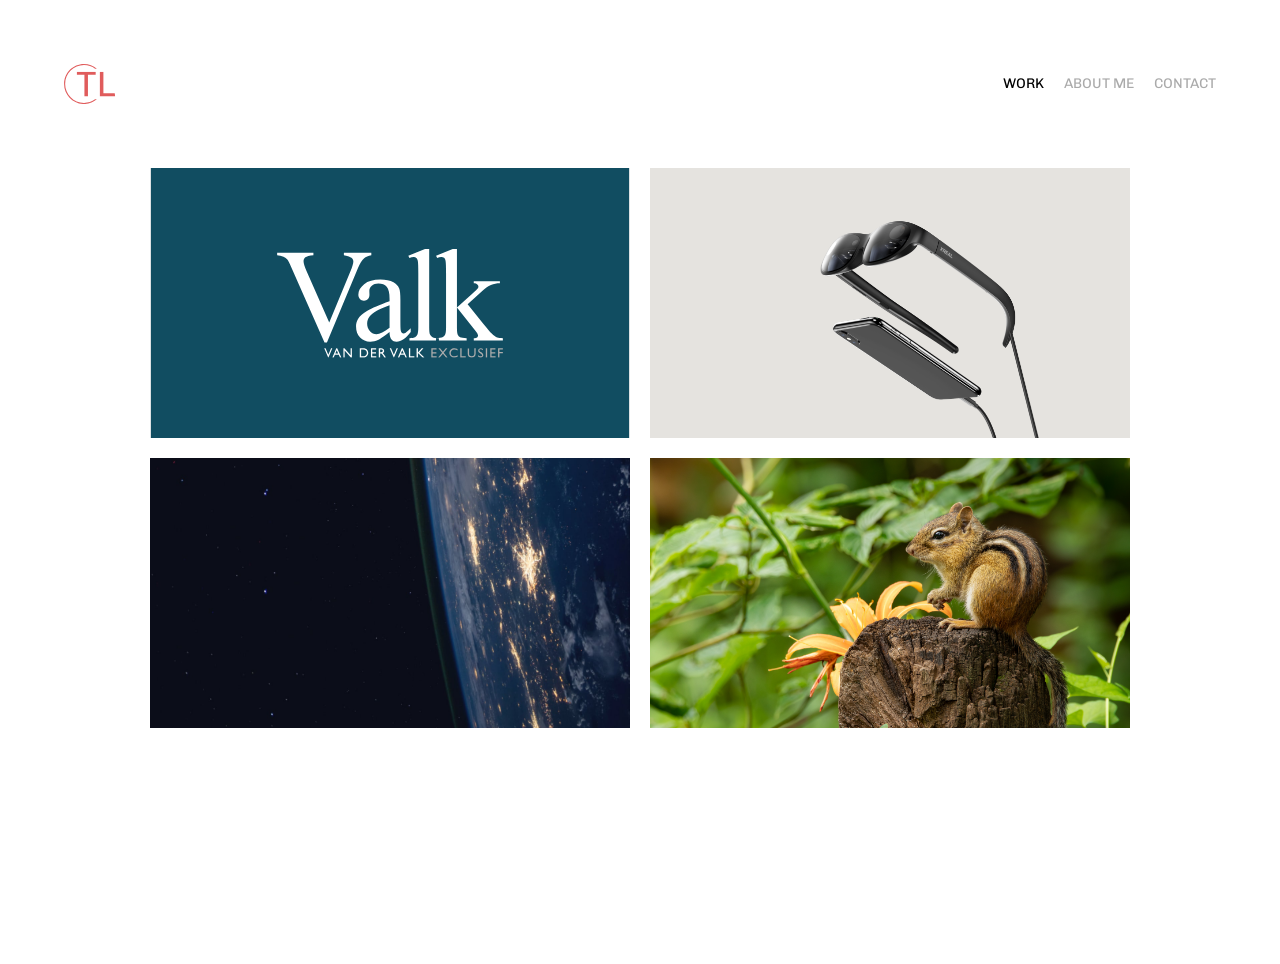
==== index.html @ f4e2c9f2 "first commit" ====
<!DOCTYPE html>
<html lang="en">
<head>
    <meta charset="UTF-8">
    <meta name="viewport" content="width=device-width, initial-scale=1.0">

    <link rel="preconnect" href="https://fonts.googleapis.com">
    <link rel="preconnect" href="https://fonts.gstatic.com" crossorigin>
    <link href="https://fonts.googleapis.com/css2?family=Chivo&family=Montserrat&display=swap" rel="stylesheet">
    <link rel="stylesheet" href="main.css">
    <link rel="stylesheet" href="pages/work/work.css">
    <link rel="icon" href="./assets/svg/LogoBlackWhite.svg">

    <title>Timo vd Berg</title>
</head>
<body>
    <nav class="navigation-bar">
        <section class="navigation-bar__logo">
            <a href="./index.html"><img src="assets/svg/Logo.svg" alt="Logo van Timo vd Berg"></a>
        </section>
        <section class="navigation-bar__links">
            <a class="navigation-bar__links--is-active" href="index.html">Work</a>
            <a href="./pages/about/about.html">About Me</a>
            <a href="./pages/contact/contact.html">Contact</a>
        </section>
        <section class="navigation-bar__close">
            <img 
                id="js--hamburger-menu-bars" 
                class="" 
                src="../../assets/svg/Bars.svg" 
                alt="Knop voor openen en sluiten menu"
            >
            <img 
                id="js--hamburger-menu-xmark" 
                class="display-none" 
                src="../../assets/svg/Xmark.svg" 
                alt="Knop voor openen en sluiten menu"
            >
        </section>
    </nav>
    <main>
        <section id="js--mobile-nav" class="mobile-nav display-none">
            <a href="./index.html">Work</a>
            <a href="./pages/about/about.html">About Me</a>
            <a href="./pages/contact/contact.html">Contact</a>
        </section>
        <section class="work">
            <section class="work__card" data-company="VDV">
                <a href="./pages/work/vdv/vdv.html">
                    <img src="assets/img/TestPicture.jpg" alt="">
                    <div class="work__card__overflow">Van Der Valk</div>
                </a>
            </section>
            <section class="work__card" data-company="ChefAR">
                <a href="./pages/work/chefar/chefar.html">
                    <img src="assets/img/TestPicture.jpg" alt="">
                    <div class="work__card__overflow">ChefAR</div>
                </a>
            </section>
            <section class="work__card" data-company="Moonpage">
                <a href="./pages/work/moonpage/moonpage.html">
                    <img src="assets/img/TestPicture.jpg" alt="">
                    <div class="work__card__overflow">Moonpage</div>
                </a>
            </section>
            <section class="work__card">
                <img src="assets/img/TestPicture.jpg" alt="">
                <div class="work__card__overflow">Van Der Valk</div>
            </section>
        </section>
    </main>
</body>
<script src="main.js"></script>
</html>
---- main.css ----
/* General reset */
*, *::after, *::before {
  margin: 0;
  padding: 0;
  box-sizing: border-box;
}

html:focus-within {
  scroll-behavior: smooth;
}

body {
  min-height: 100vh;
  text-rendering: optimizeSpeed;
  line-height: 1.5;
}

img,
picture {
  max-width: 100%;
  display: block;
}

input,
button,
textarea,
select {
  font: inherit;
}

/* General Variables Set */
:root {
  --fnt-chivo: 'Chivo', sans-serif;
  --fnt-montserrat: 'Montserrat', sans-serif;

  --fnt-size-36: 2.25rem;
  --fnt-size-32: 2rem;
  --fnt-size-24: 1.5rem;
  --fnt-size-16: 1rem;
  --fnt-size-14: .875rem;
  --fnt-size-12: .75rem;
  --fnt-size-11: .6875rem;

  --clr-black: #000000;
  --clr-grey: #666666;
  --clr-light-grey: #aaaaaa;
  --clr-soft-grey-1: #e5e3df;
  --clr-soft-grey-2: #e8eaed;
  --clr-soft-grey-3: #f5f5f5;
  --clr-white: #ffffff;
  --clr-middle-black: #222222;
  --clr-light-black: #333333;
  --clr-btn: #E05C5C;
  --clr-light-grey-opacity-80: rgba(170, 170, 170, .8);
}

main {
  position: relative;
  margin-bottom: 5vw;
}

a {
  text-decoration: none;
  color: var(--clr-light-black);
  font-family: var(--fnt-chivo);
  transition: 0.3s all;
}

p {
  margin-bottom: 10px;
}

p,
label,
input,
textarea,
figcaption,
li {
  font-family: var(--fnt-montserrat);
  font-weight: 400;
  font-style: normal;
  font-size: var(--fnt-size-12);
  line-height: 2.6em;
  letter-spacing: .1em;
  text-rendering: optimizeLegibility;
}

figcaption {
  margin-bottom: 1rem;
  font-size: var(--fnt-size-11);
}

footer {
  width: 90%;
  display: flex;
  align-items: center;
  justify-content: center;
  gap: 1rem;
  margin-top: 5vw;
  margin-bottom: 5vw;
}

footer a {
  color: var(--clr-light-grey);
}

footer a:hover {
  color: var(--clr-light-black);
}

.footer-active {
  color: var(--clr-light-black);
}

@media screen and (min-width: 1500px) {
  footer {
    margin: 4.375rem;
  }
}

/* Utility Class */
.display-none {
  display: none !important;
}

.margin-bottom {
  margin: 0;
  margin-bottom: 1rem;
}

.zero-margin {
  margin: 0;
}

.border {
  border: 1px solid var(--clr-black);
  border-radius: .625rem;
}

.max-height-600 {
  max-height: 600px;
}

.font-weight-600 {
  font-weight: 600;
}



/* Navigation */
.navigation-bar {
  display: flex;
  flex-direction: row;
  justify-content: space-between;
  margin: 5vw auto;
  padding: 0 5vw 0 5vw;
}

@media screen and (min-width: 1500px) {
  .navigation-bar {
    margin: 4.375rem auto;
  }
}

.navigation-bar__links {
  display: none;
}

@media screen and (min-width: 768px) {
  .navigation-bar__links {
    display: flex;
    align-items: center;
    gap: 1.25rem;
  }

  .navigation-bar__links a {
    font-weight: 400;
    text-transform: uppercase;
    color: var(--clr-light-grey);
    font-size: var(--fnt-size-14);
  }

  .navigation-bar__links a:hover {
    color: var(--clr-light-black);
  }

  .navigation-bar__links .navigation-bar__links--is-active {
    color: var(--clr-black);
  }
}

.navigation-bar__logo,
.navigation-bar__close {
  max-width: 4rem;
}

.navigation-bar__close {
  width: 1.5rem;
}

@media screen and (min-width: 768px) {
  .navigation-bar__close {
    display: none;
  }
}

.navigation-bar__close img {
  width: 100%;
}

.mobile-nav {
  position: absolute;
  display: flex;
  align-items: center;
  flex-direction: column;
  height: 100%;
  width: 100%;
  background-color: var(--clr-white);
  z-index: 20;
}

.mobile-nav a {
  font-size: var(--fnt-size-36);
  transition: 0.2s all;
}

.mobile-nav a:hover {
  color: var(--clr-light-grey);
}

@media screen and (min-width: 768px) {
  .mobile-nav {
    display: none;
  }
}
---- pages/work/work.css ----
@import "../../main.css";

/* ///////////////////////// */
/*           Work            */
/* ///////////////////////// */

/* Cards */
.work {
    display: flex;
    justify-content: center;
    flex-wrap: wrap;
    flex-direction: row;
    gap: 20px;
    width: 90%;
    margin: 0 auto;
}

.work__card {
    position: relative;
    max-width: 90vw;
    aspect-ratio: 16 / 9;
    overflow: hidden;
}

.work__card[data-company="VDV"] {
    background: url('../../assets/svg/VDV.svg') center no-repeat;
    background-size: cover;
}
.work__card[data-company="ChefAR"] {
    background: url('../../assets/img/chefar/glassesNebula.png') center no-repeat;
    background-size: cover;
    background-color: var(--clr-soft-grey-1);
}
.work__card[data-company="Moonpage"] {
    background: url('../../assets/img/moonpage/MoonpageBackground.jpg') center no-repeat;
    background-size: cover;
    background-color: var(--clr-soft-grey-1);
}

.work__card[data-company="VDV"] img,
.work__card[data-company="ChefAR"] img,
.work__card[data-company="Moonpage"] img {
    opacity: 0;
}

@media screen and (min-width: 768px) {
    .work__card {
        max-width: 70vw;
        max-height: 30vh;
    }
}

.work__card__overflow {
    background-color: var(--clr-light-grey-opacity-80);
    font-family: var(--fnt-chivo);
    font-size: var(--fnt-size-24);
    color: var(--clr-light-black);
    position: absolute;
    z-index: 1;
    height: 100%;
    width: 100%;
    top: 0;
    left: 0;
    display: flex;
    align-items: center;
    justify-content: center;
    opacity: 0;
    transition: 0.3s all;
}

.work__card__overflow:hover {
    opacity: 1;
    cursor: pointer;
}
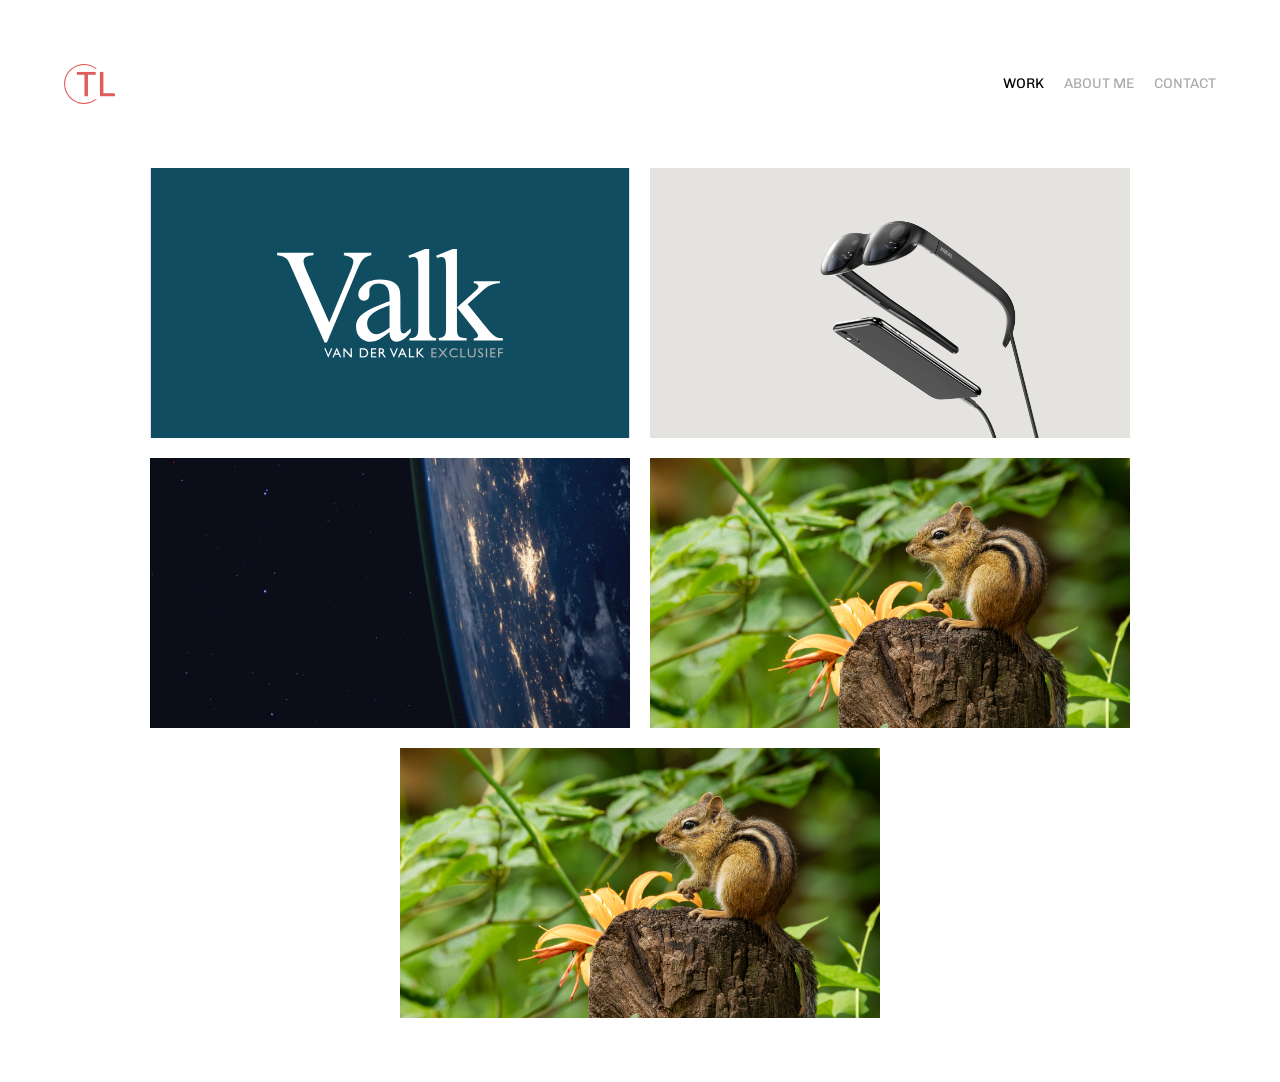
==== commit 5d35f9fa: "weatherapp finished + added bpa" ====
--- a/index.html
+++ b/index.html
@@ -1,74 +1,145 @@
 <!DOCTYPE html>
 <html lang="en">
-<head>
-    <meta charset="UTF-8">
-    <meta name="viewport" content="width=device-width, initial-scale=1.0">
+  <head>
+    <meta charset="UTF-8" />
+    <meta
+      name="viewport"
+      content="width=device-width, initial-scale=1.0"
+    />
 
-    <link rel="preconnect" href="https://fonts.googleapis.com">
-    <link rel="preconnect" href="https://fonts.gstatic.com" crossorigin>
-    <link href="https://fonts.googleapis.com/css2?family=Chivo&family=Montserrat&display=swap" rel="stylesheet">
-    <link rel="stylesheet" href="main.css">
-    <link rel="stylesheet" href="pages/work/work.css">
-    <link rel="icon" href="./assets/svg/LogoBlackWhite.svg">
+    <link
+      rel="preconnect"
+      href="https://fonts.googleapis.com"
+    />
+    <link
+      rel="preconnect"
+      href="https://fonts.gstatic.com"
+      crossorigin
+    />
+    <link
+      href="https://fonts.googleapis.com/css2?family=Chivo&family=Montserrat&display=swap"
+      rel="stylesheet"
+    />
+    <link
+      rel="stylesheet"
+      href="main.css"
+    />
+    <link
+      rel="stylesheet"
+      href="pages/work/work.css"
+    />
+    <link
+      rel="icon"
+      href="./assets/svg/LogoBlackWhite.svg"
+    />
 
     <title>Timo vd Berg</title>
-</head>
-<body>
+  </head>
+  <body>
     <nav class="navigation-bar">
-        <section class="navigation-bar__logo">
-            <a href="./index.html"><img src="assets/svg/Logo.svg" alt="Logo van Timo vd Berg"></a>
-        </section>
-        <section class="navigation-bar__links">
-            <a class="navigation-bar__links--is-active" href="index.html">Work</a>
-            <a href="./pages/about/about.html">About Me</a>
-            <a href="./pages/contact/contact.html">Contact</a>
-        </section>
-        <section class="navigation-bar__close">
-            <img 
-                id="js--hamburger-menu-bars" 
-                class="" 
-                src="../../assets/svg/Bars.svg" 
-                alt="Knop voor openen en sluiten menu"
-            >
-            <img 
-                id="js--hamburger-menu-xmark" 
-                class="display-none" 
-                src="../../assets/svg/Xmark.svg" 
-                alt="Knop voor openen en sluiten menu"
-            >
-        </section>
+      <section class="navigation-bar__logo">
+        <a href="./index.html"
+          ><img
+            src="assets/svg/Logo.svg"
+            alt="Logo van Timo vd Berg"
+        /></a>
+      </section>
+      <section class="navigation-bar__links">
+        <a
+          class="navigation-bar__links--is-active"
+          href="index.html"
+          >Work</a
+        >
+        <a href="./pages/about/about.html">About Me</a>
+        <a href="./pages/contact/contact.html">Contact</a>
+      </section>
+      <section class="navigation-bar__close">
+        <img
+          id="js--hamburger-menu-bars"
+          class=""
+          src="../../assets/svg/Bars.svg"
+          alt="Knop voor openen en sluiten menu"
+        />
+        <img
+          id="js--hamburger-menu-xmark"
+          class="display-none"
+          src="../../assets/svg/Xmark.svg"
+          alt="Knop voor openen en sluiten menu"
+        />
+      </section>
     </nav>
     <main>
-        <section id="js--mobile-nav" class="mobile-nav display-none">
-            <a href="./index.html">Work</a>
-            <a href="./pages/about/about.html">About Me</a>
-            <a href="./pages/contact/contact.html">Contact</a>
+      <section
+        id="js--mobile-nav"
+        class="mobile-nav display-none"
+      >
+        <a href="./index.html">Work</a>
+        <a href="./pages/about/about.html">About Me</a>
+        <a href="./pages/contact/contact.html">Contact</a>
+      </section>
+      <section class="work">
+        <section
+          class="work__card"
+          data-company="VDV"
+        >
+          <a href="./pages/work/vdv/vdv.html">
+            <img
+              src="assets/img/TestPicture.jpg"
+              alt=""
+            />
+            <div class="work__card__overflow">Van Der Valk</div>
+          </a>
         </section>
-        <section class="work">
-            <section class="work__card" data-company="VDV">
-                <a href="./pages/work/vdv/vdv.html">
-                    <img src="assets/img/TestPicture.jpg" alt="">
-                    <div class="work__card__overflow">Van Der Valk</div>
-                </a>
-            </section>
-            <section class="work__card" data-company="ChefAR">
-                <a href="./pages/work/chefar/chefar.html">
-                    <img src="assets/img/TestPicture.jpg" alt="">
-                    <div class="work__card__overflow">ChefAR</div>
-                </a>
-            </section>
-            <section class="work__card" data-company="Moonpage">
-                <a href="./pages/work/moonpage/moonpage.html">
-                    <img src="assets/img/TestPicture.jpg" alt="">
-                    <div class="work__card__overflow">Moonpage</div>
-                </a>
-            </section>
-            <section class="work__card">
-                <img src="assets/img/TestPicture.jpg" alt="">
-                <div class="work__card__overflow">Van Der Valk</div>
-            </section>
+        <section
+          class="work__card"
+          data-company="ChefAR"
+        >
+          <a href="./pages/work/chefar/chefar.html">
+            <img
+              src="assets/img/TestPicture.jpg"
+              alt=""
+            />
+            <div class="work__card__overflow">ChefAR</div>
+          </a>
         </section>
+        <section
+          class="work__card"
+          data-company="Moonpage"
+        >
+          <a href="./pages/work/moonpage/moonpage.html">
+            <img
+              src="assets/img/TestPicture.jpg"
+              alt=""
+            />
+            <div class="work__card__overflow">Moonpage</div>
+          </a>
+        </section>
+        <section
+          class="work__card"
+          data-company="WeatherApp"
+        >
+          <a href="./pages/work/weatherapp/weatherapp.html">
+            <img
+              src="assets/img/TestPicture.jpg"
+              alt=""
+            />
+            <div class="work__card__overflow">WeatherApp</div>
+          </a>
+        </section>
+        <section
+          class="work__card"
+          data-company="Bpa"
+        >
+          <a href="./pages/work/bpa/bpa.html">
+            <img
+              src="assets/img/TestPicture.jpg"
+              alt=""
+            />
+            <div class="work__card__overflow">Hololens BPA</div>
+          </a>
+        </section>
+      </section>
     </main>
-</body>
-<script src="main.js"></script>
-</html>+  </body>
+  <script src="main.js"></script>
+</html>
--- a/main.css
+++ b/main.css
@@ -1,5 +1,7 @@
 /* General reset */
-*, *::after, *::before {
+*,
+*::after,
+*::before {
   margin: 0;
   padding: 0;
   box-sizing: border-box;
@@ -30,16 +32,16 @@
 
 /* General Variables Set */
 :root {
-  --fnt-chivo: 'Chivo', sans-serif;
-  --fnt-montserrat: 'Montserrat', sans-serif;
+  --fnt-chivo: "Chivo", sans-serif;
+  --fnt-montserrat: "Montserrat", sans-serif;
 
   --fnt-size-36: 2.25rem;
   --fnt-size-32: 2rem;
   --fnt-size-24: 1.5rem;
   --fnt-size-16: 1rem;
-  --fnt-size-14: .875rem;
-  --fnt-size-12: .75rem;
-  --fnt-size-11: .6875rem;
+  --fnt-size-14: 0.875rem;
+  --fnt-size-12: 0.75rem;
+  --fnt-size-11: 0.6875rem;
 
   --clr-black: #000000;
   --clr-grey: #666666;
@@ -50,8 +52,8 @@
   --clr-white: #ffffff;
   --clr-middle-black: #222222;
   --clr-light-black: #333333;
-  --clr-btn: #E05C5C;
-  --clr-light-grey-opacity-80: rgba(170, 170, 170, .8);
+  --clr-btn: #e05c5c;
+  --clr-light-grey-opacity-80: rgba(170, 170, 170, 0.8);
 }
 
 main {
@@ -81,13 +83,18 @@
   font-style: normal;
   font-size: var(--fnt-size-12);
   line-height: 2.6em;
-  letter-spacing: .1em;
+  letter-spacing: 0.1em;
   text-rendering: optimizeLegibility;
 }
 
 figcaption {
   margin-bottom: 1rem;
   font-size: var(--fnt-size-11);
+}
+
+iframe {
+  width: 100%;
+  aspect-ratio: 16 / 9;
 }
 
 footer {
@@ -134,7 +141,7 @@
 
 .border {
   border: 1px solid var(--clr-black);
-  border-radius: .625rem;
+  border-radius: 0.625rem;
 }
 
 .max-height-600 {
@@ -144,8 +151,6 @@
 .font-weight-600 {
   font-weight: 600;
 }
-
-
 
 /* Navigation */
 .navigation-bar {
@@ -232,4 +237,4 @@
   .mobile-nav {
     display: none;
   }
-}+}
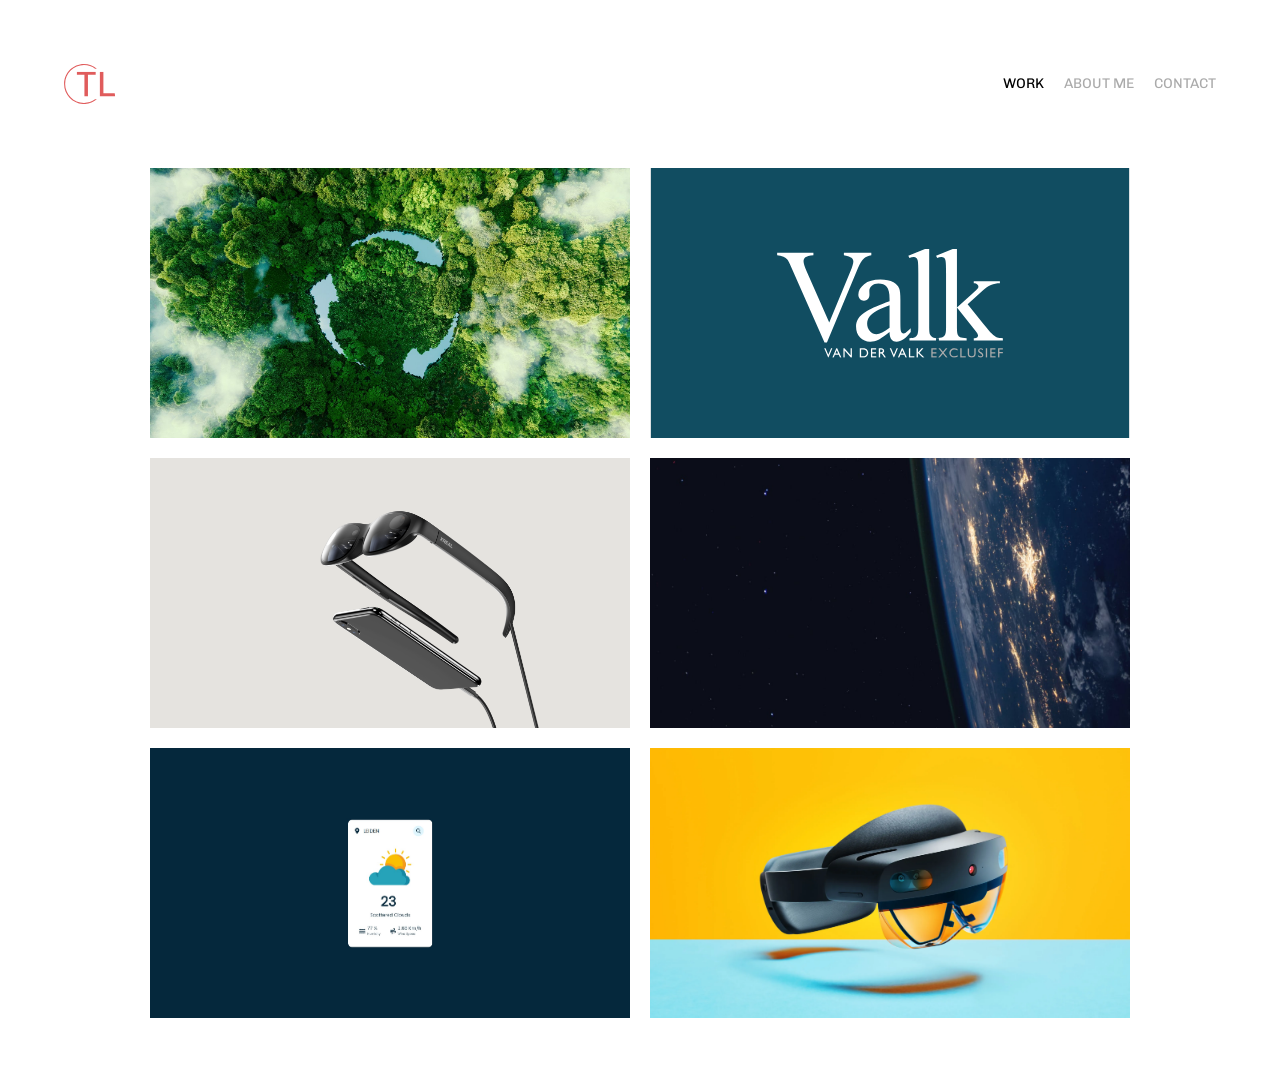
==== commit 50fc1d1d: "circulera toegevoegd" ====
--- a/index.html
+++ b/index.html
@@ -78,6 +78,18 @@
         <a href="./pages/contact/contact.html">Contact</a>
       </section>
       <section class="work">
+        <section 
+          class="work__card" 
+          data-company="Circulera"
+          >
+          <a href="./pages/work/circulera/circulera.html">
+            <img 
+              src="assets/img/TestPicture.jpg" 
+              alt="" 
+            />
+            <div class="work__card__overflow">Circulera</div>
+          </a>
+        </section>
         <section
           class="work__card"
           data-company="VDV"
--- a/main.css
+++ b/main.css
@@ -98,10 +98,11 @@
 }
 
 footer {
-  width: 90%;
+  width: 100%;
   display: flex;
   align-items: center;
   justify-content: center;
+  flex-wrap: wrap;
   gap: 1rem;
   margin-top: 5vw;
   margin-bottom: 5vw;
@@ -121,7 +122,7 @@
 
 @media screen and (min-width: 1500px) {
   footer {
-    margin: 4.375rem;
+    margin: 4.375rem 0;
   }
 }
 
@@ -150,6 +151,18 @@
 
 .font-weight-600 {
   font-weight: 600;
+}
+
+.fadeIn {
+  animation: fadeIn 0.4s;
+}
+.fadeOut {
+  animation: fadeOut 0.4s forwards;
+}
+
+.headline--hover:hover {
+  color: var(--clr-light-black);
+  text-decoration: underline;
 }
 
 /* Navigation */
@@ -202,6 +215,9 @@
 .navigation-bar__close {
   width: 1.5rem;
 }
+.navigation-bar__close:hover {
+  cursor: pointer;
+}
 
 @media screen and (min-width: 768px) {
   .navigation-bar__close {
@@ -238,3 +254,25 @@
     display: none;
   }
 }
+
+@keyframes fadeIn {
+  from {
+    transform: translateX(50%);
+    opacity: 0;
+  }
+  to {
+    transform: translateX(0);
+    opacity: 1;
+  }
+}
+
+@keyframes fadeOut {
+  from {
+    transform: translateX(0);
+    opacity: 1;
+  }
+  to {
+    transform: translateX(50%);
+    opacity: 0;
+  }
+}
--- a/pages/work/work.css
+++ b/pages/work/work.css
@@ -6,69 +6,85 @@
 
 /* Cards */
 .work {
-    display: flex;
-    justify-content: center;
-    flex-wrap: wrap;
-    flex-direction: row;
-    gap: 20px;
-    width: 90%;
-    margin: 0 auto;
+  display: flex;
+  justify-content: center;
+  flex-wrap: wrap;
+  flex-direction: row;
+  gap: 20px;
+  width: 90%;
+  margin: 0 auto;
 }
 
 .work__card {
-    position: relative;
-    max-width: 90vw;
-    aspect-ratio: 16 / 9;
-    overflow: hidden;
+  position: relative;
+  max-width: 90vw;
+  aspect-ratio: 16 / 9;
+  overflow: hidden;
 }
 
+.work__card[data-company="Circulera"] {
+  background: url("../../assets/img/circulera/Circulair2.jpeg") center no-repeat;
+  background-size: cover;
+}
 .work__card[data-company="VDV"] {
-    background: url('../../assets/svg/VDV.svg') center no-repeat;
-    background-size: cover;
+  background: url("../../assets/svg/VDV.svg") center no-repeat;
+  background-size: cover;
 }
 .work__card[data-company="ChefAR"] {
-    background: url('../../assets/img/chefar/glassesNebula.png') center no-repeat;
-    background-size: cover;
-    background-color: var(--clr-soft-grey-1);
+  background: url("../../assets/img/chefar/glassesNebula.png") center no-repeat;
+  background-size: cover;
+  background-color: var(--clr-soft-grey-1);
 }
 .work__card[data-company="Moonpage"] {
-    background: url('../../assets/img/moonpage/MoonpageBackground.jpg') center no-repeat;
-    background-size: cover;
-    background-color: var(--clr-soft-grey-1);
+  background: url("../../assets/img/moonpage/MoonpageBackground.jpg") center
+    no-repeat;
+  background-size: cover;
+}
+.work__card[data-company="WeatherApp"] {
+  background: url("../../assets/img/weatherapp/WeatherAppLeiden.jpg") center
+    no-repeat;
+  background-size: cover;
+}
+.work__card[data-company="Bpa"] {
+  background: url("../../assets/img/bpa/BPAHololens2.webp") center no-repeat;
+  background-size: cover;
 }
 
+.work__card[data-company="Circulera"] img,
 .work__card[data-company="VDV"] img,
 .work__card[data-company="ChefAR"] img,
-.work__card[data-company="Moonpage"] img {
-    opacity: 0;
+.work__card[data-company="Moonpage"] img,
+.work__card[data-company="WeatherApp"] img,
+.work__card[data-company="Bpa"] img {
+  opacity: 0;
 }
 
 @media screen and (min-width: 768px) {
-    .work__card {
-        max-width: 70vw;
-        max-height: 30vh;
-    }
+  .work__card {
+    max-width: 70vw;
+    max-height: 30vh;
+  }
 }
 
 .work__card__overflow {
-    background-color: var(--clr-light-grey-opacity-80);
-    font-family: var(--fnt-chivo);
-    font-size: var(--fnt-size-24);
-    color: var(--clr-light-black);
-    position: absolute;
-    z-index: 1;
-    height: 100%;
-    width: 100%;
-    top: 0;
-    left: 0;
-    display: flex;
-    align-items: center;
-    justify-content: center;
-    opacity: 0;
-    transition: 0.3s all;
+  background-color: var(--clr-light-grey-opacity-80);
+  font-family: var(--fnt-chivo);
+  font-size: var(--fnt-size-24);
+  color: var(--clr-light-black);
+  position: absolute;
+  z-index: 1;
+  height: 100%;
+  width: 100%;
+  top: 0;
+  left: 0;
+  display: flex;
+  align-items: center;
+  justify-content: center;
+  opacity: 0;
+  transition: 0.3s all;
 }
 
 .work__card__overflow:hover {
-    opacity: 1;
-    cursor: pointer;
-}+  opacity: 1;
+  cursor: pointer;
+}
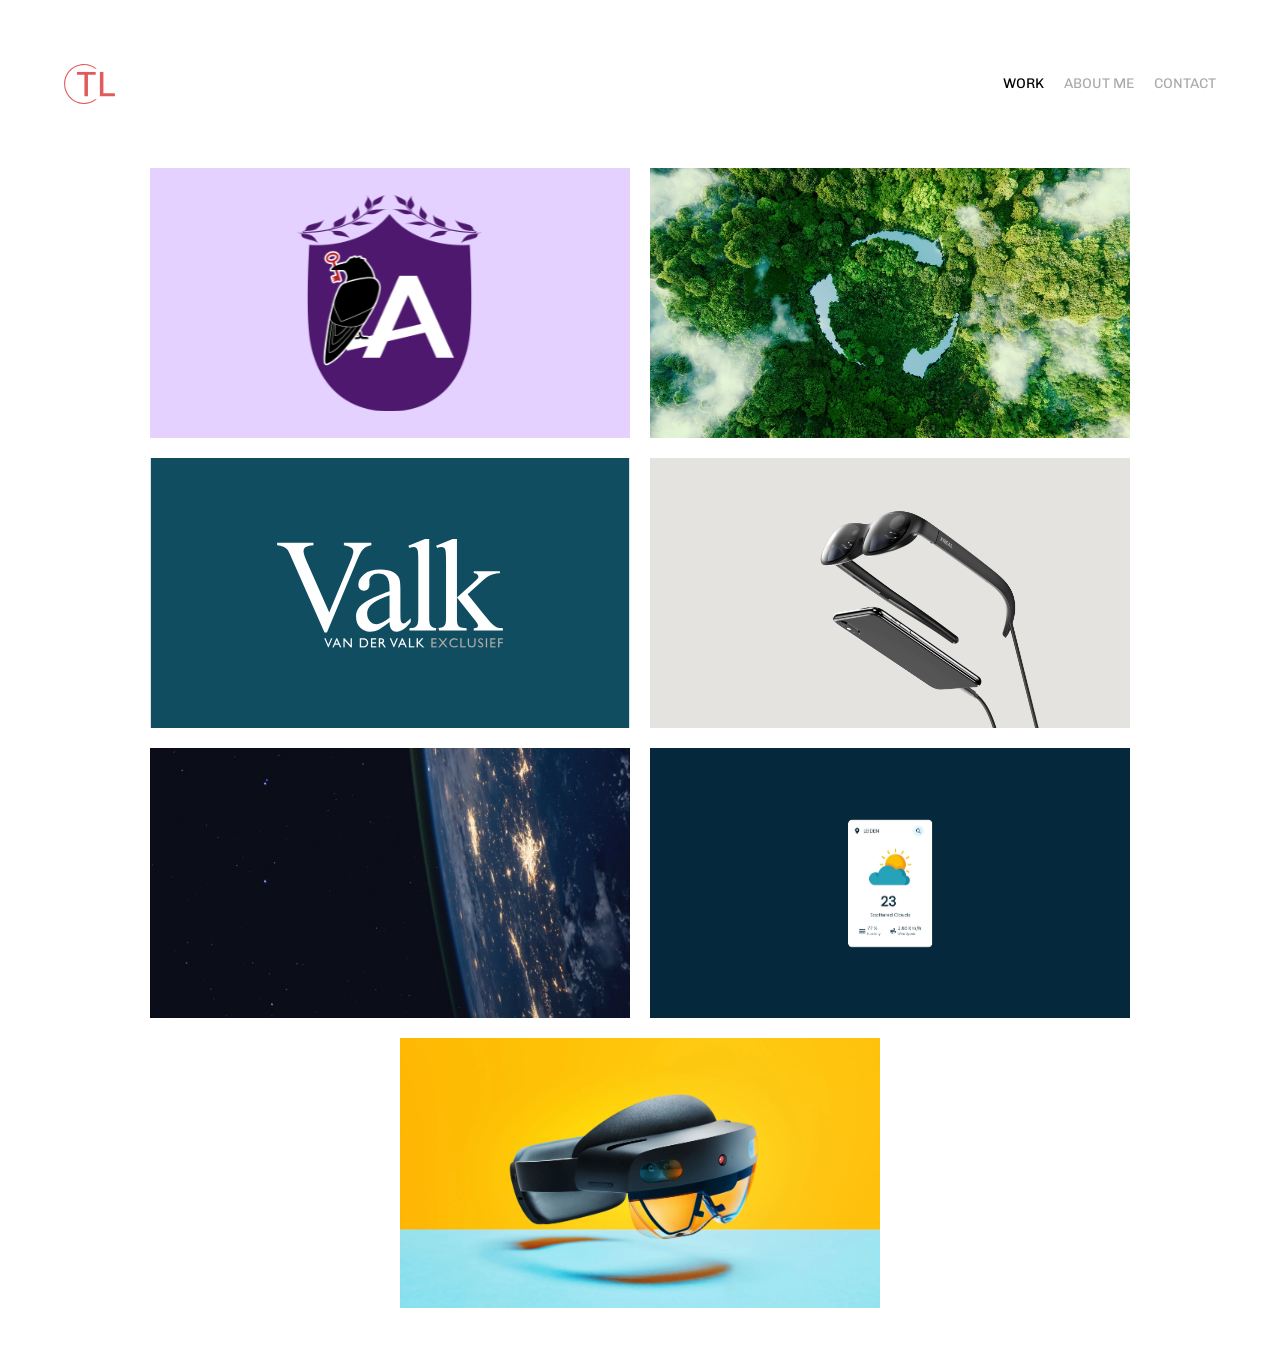
==== commit 5fba2f49: "added first version of aivd project" ====
--- a/index.html
+++ b/index.html
@@ -80,8 +80,20 @@
       <section class="work">
         <section 
           class="work__card" 
+          data-company="AIVD"
+        >
+          <a href="./pages/work/aivd/aivd.html">
+            <img 
+              src="assets/img/TestPicture.jpg" 
+              alt="" 
+            />
+            <div class="work__card__overflow">AIVD</div>
+          </a>
+        </section>
+        <section 
+          class="work__card" 
           data-company="Circulera"
-          >
+        >
           <a href="./pages/work/circulera/circulera.html">
             <img 
               src="assets/img/TestPicture.jpg" 
--- a/main.css
+++ b/main.css
@@ -54,6 +54,7 @@
   --clr-light-black: #333333;
   --clr-btn: #e05c5c;
   --clr-light-grey-opacity-80: rgba(170, 170, 170, 0.8);
+  --clr-aivd-purple--light: #E4D1FF;
 }
 
 main {
@@ -165,6 +166,11 @@
   text-decoration: underline;
 }
 
+.workLi--style li {
+    margin-left: 2rem;  
+    line-height: 1.8rem;
+}
+
 /* Navigation */
 .navigation-bar {
   display: flex;
--- a/pages/work/work.css
+++ b/pages/work/work.css
@@ -21,9 +21,13 @@
   aspect-ratio: 16 / 9;
   overflow: hidden;
 }
-
+.work__card[data-company="AIVD"] {
+  background: url("../../assets/img/aivd/AIVDLogo.svg") center no-repeat;
+  background-size: auto 80%;
+  background-color: var(--clr-aivd-purple--light);
+}
 .work__card[data-company="Circulera"] {
-  background: url("../../assets/img/circulera/Circulair2.jpeg") center no-repeat;
+  background: url("../../assets/img/circulera/Circulair.jpeg") center no-repeat;
   background-size: cover;
 }
 .work__card[data-company="VDV"] {
@@ -50,6 +54,7 @@
   background-size: cover;
 }
 
+.work__card[data-company="AIVD"] img,
 .work__card[data-company="Circulera"] img,
 .work__card[data-company="VDV"] img,
 .work__card[data-company="ChefAR"] img,
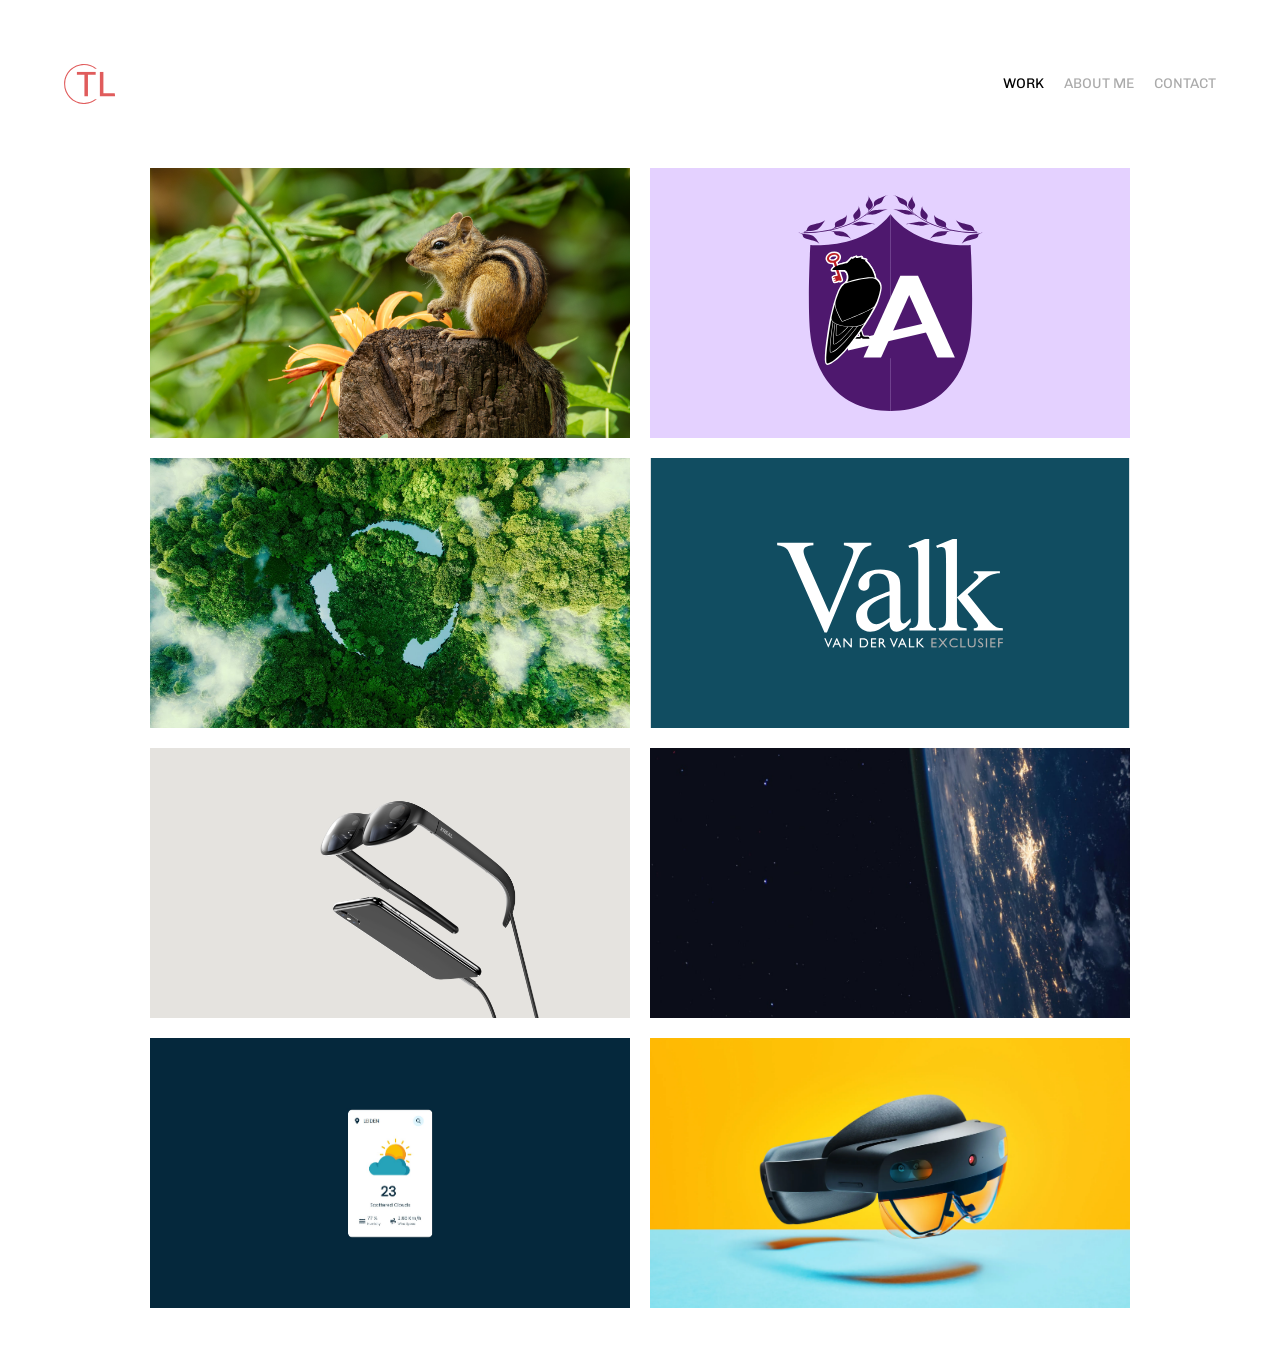
==== commit b84b0b27: "wip - toevoegen van zooma aan portfolio op index" ====
--- a/index.html
+++ b/index.html
@@ -1,37 +1,18 @@
-<!DOCTYPE html>
+<!doctype html>
 <html lang="en">
   <head>
     <meta charset="UTF-8" />
-    <meta
-      name="viewport"
-      content="width=device-width, initial-scale=1.0"
-    />
+    <meta name="viewport" content="width=device-width, initial-scale=1.0" />
 
-    <link
-      rel="preconnect"
-      href="https://fonts.googleapis.com"
-    />
-    <link
-      rel="preconnect"
-      href="https://fonts.gstatic.com"
-      crossorigin
-    />
+    <link rel="preconnect" href="https://fonts.googleapis.com" />
+    <link rel="preconnect" href="https://fonts.gstatic.com" crossorigin />
     <link
       href="https://fonts.googleapis.com/css2?family=Chivo&family=Montserrat&display=swap"
       rel="stylesheet"
     />
-    <link
-      rel="stylesheet"
-      href="main.css"
-    />
-    <link
-      rel="stylesheet"
-      href="pages/work/work.css"
-    />
-    <link
-      rel="icon"
-      href="./assets/svg/LogoBlackWhite.svg"
-    />
+    <link rel="stylesheet" href="main.css" />
+    <link rel="stylesheet" href="pages/work/work.css" />
+    <link rel="icon" href="./assets/svg/LogoBlackWhite.svg" />
 
     <title>Timo vd Berg</title>
   </head>
@@ -39,17 +20,11 @@
     <nav class="navigation-bar">
       <section class="navigation-bar__logo">
         <a href="./index.html"
-          ><img
-            src="assets/svg/Logo.svg"
-            alt="Logo van Timo vd Berg"
+          ><img src="assets/svg/Logo.svg" alt="Logo van Timo vd Berg"
         /></a>
       </section>
       <section class="navigation-bar__links">
-        <a
-          class="navigation-bar__links--is-active"
-          href="index.html"
-          >Work</a
-        >
+        <a class="navigation-bar__links--is-active" href="index.html">Work</a>
         <a href="./pages/about/about.html">About Me</a>
         <a href="./pages/contact/contact.html">Contact</a>
       </section>
@@ -69,96 +44,57 @@
       </section>
     </nav>
     <main>
-      <section
-        id="js--mobile-nav"
-        class="mobile-nav display-none"
-      >
+      <section id="js--mobile-nav" class="mobile-nav display-none">
         <a href="./index.html">Work</a>
         <a href="./pages/about/about.html">About Me</a>
         <a href="./pages/contact/contact.html">Contact</a>
       </section>
       <section class="work">
-        <section 
-          class="work__card" 
-          data-company="AIVD"
-        >
+        <section class="work__card" data-company="ZOOMA">
+          <a href="./pages/work/zooma/zooma.html">
+            <img src="assets/img/TestPicture.jpg" alt="" />
+            <div class="work__card__overflow">ZOOMA</div>
+          </a>
+        </section>
+        <section class="work__card" data-company="AIVD">
           <a href="./pages/work/aivd/aivd.html">
-            <img 
-              src="assets/img/TestPicture.jpg" 
-              alt="" 
-            />
+            <img src="assets/img/TestPicture.jpg" alt="" />
             <div class="work__card__overflow">AIVD</div>
           </a>
         </section>
-        <section 
-          class="work__card" 
-          data-company="Circulera"
-        >
+        <section class="work__card" data-company="Circulera">
           <a href="./pages/work/circulera/circulera.html">
-            <img 
-              src="assets/img/TestPicture.jpg" 
-              alt="" 
-            />
+            <img src="assets/img/TestPicture.jpg" alt="" />
             <div class="work__card__overflow">Circulera</div>
           </a>
         </section>
-        <section
-          class="work__card"
-          data-company="VDV"
-        >
+        <section class="work__card" data-company="VDV">
           <a href="./pages/work/vdv/vdv.html">
-            <img
-              src="assets/img/TestPicture.jpg"
-              alt=""
-            />
+            <img src="assets/img/TestPicture.jpg" alt="" />
             <div class="work__card__overflow">Van Der Valk</div>
           </a>
         </section>
-        <section
-          class="work__card"
-          data-company="ChefAR"
-        >
+        <section class="work__card" data-company="ChefAR">
           <a href="./pages/work/chefar/chefar.html">
-            <img
-              src="assets/img/TestPicture.jpg"
-              alt=""
-            />
+            <img src="assets/img/TestPicture.jpg" alt="" />
             <div class="work__card__overflow">ChefAR</div>
           </a>
         </section>
-        <section
-          class="work__card"
-          data-company="Moonpage"
-        >
+        <section class="work__card" data-company="Moonpage">
           <a href="./pages/work/moonpage/moonpage.html">
-            <img
-              src="assets/img/TestPicture.jpg"
-              alt=""
-            />
+            <img src="assets/img/TestPicture.jpg" alt="" />
             <div class="work__card__overflow">Moonpage</div>
           </a>
         </section>
-        <section
-          class="work__card"
-          data-company="WeatherApp"
-        >
+        <section class="work__card" data-company="WeatherApp">
           <a href="./pages/work/weatherapp/weatherapp.html">
-            <img
-              src="assets/img/TestPicture.jpg"
-              alt=""
-            />
+            <img src="assets/img/TestPicture.jpg" alt="" />
             <div class="work__card__overflow">WeatherApp</div>
           </a>
         </section>
-        <section
-          class="work__card"
-          data-company="Bpa"
-        >
+        <section class="work__card" data-company="Bpa">
           <a href="./pages/work/bpa/bpa.html">
-            <img
-              src="assets/img/TestPicture.jpg"
-              alt=""
-            />
+            <img src="assets/img/TestPicture.jpg" alt="" />
             <div class="work__card__overflow">Hololens BPA</div>
           </a>
         </section>
--- a/main.css
+++ b/main.css
@@ -54,7 +54,10 @@
   --clr-light-black: #333333;
   --clr-btn: #e05c5c;
   --clr-light-grey-opacity-80: rgba(170, 170, 170, 0.8);
-  --clr-aivd-purple--light: #E4D1FF;
+
+  /* Case specific colours */
+  --clr-aivd-purple--light: #e4d1ff;
+  --clr-zooma-primary: #00a0dc;
 }
 
 main {
@@ -167,8 +170,8 @@
 }
 
 .workLi--style li {
-    margin-left: 2rem;  
-    line-height: 1.8rem;
+  margin-left: 2rem;
+  line-height: 1.8rem;
 }
 
 /* Navigation */
--- a/pages/work/work.css
+++ b/pages/work/work.css
@@ -20,6 +20,11 @@
   max-width: 90vw;
   aspect-ratio: 16 / 9;
   overflow: hidden;
+}
+.work__card[data-company="ZOOMA"] {
+  background: url("../../assets/img/aivd/AIVDLogo.svg") center no-repeat;
+  background-size: auto 80%;
+  background-color: var(--clr-zooma-primary);
 }
 .work__card[data-company="AIVD"] {
   background: url("../../assets/img/aivd/AIVDLogo.svg") center no-repeat;
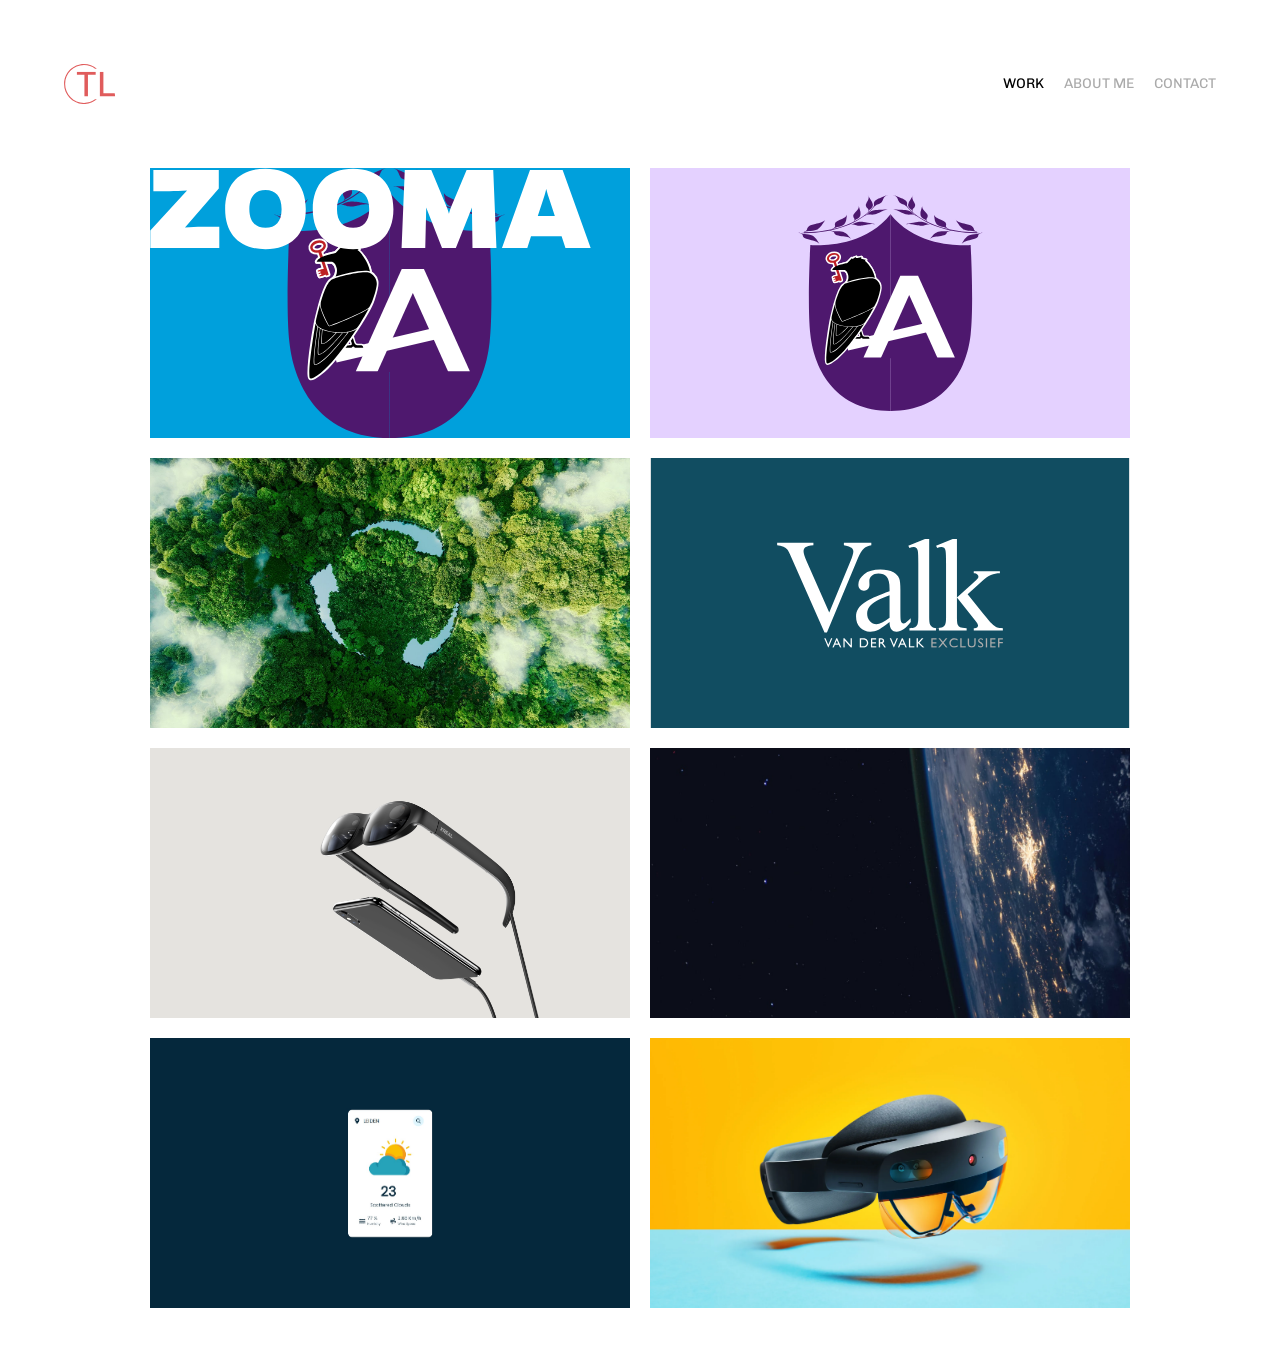
==== commit ec604233: "wip - added svg, still needs work" ====
--- a/index.html
+++ b/index.html
@@ -52,6 +52,35 @@
       <section class="work">
         <section class="work__card" data-company="ZOOMA">
           <a href="./pages/work/zooma/zooma.html">
+            <svg
+              width="441"
+              height="82"
+              viewBox="0 0 441 82"
+              fill="none"
+              xmlns="http://www.w3.org/2000/svg"
+              class="sc-6c5e8a94-3 fPbNkg"
+            >
+              <path
+                d="M0.301514 80.0006H69.2935V58.7526H52.0135C46.8935 58.7526 40.8775 59.1366 34.9895 59.3926L68.7815 20.4806V1.92062H3.37351V23.1686H19.3735C24.8775 23.1686 31.1495 22.9126 37.0375 22.5286L0.301514 62.5926V80.0006Z"
+                fill="white"
+              ></path>
+              <path
+                d="M115.47 0.640625C90.3815 0.640625 75.1495 15.2326 75.1495 41.2166C75.1495 66.8166 90.3815 81.1526 115.47 81.1526C140.558 81.1526 155.79 66.8166 155.79 41.2166C155.79 15.2326 140.558 0.640625 115.47 0.640625ZM115.47 59.7766C105.486 59.7766 99.3415 53.6326 99.3415 41.2166C99.3415 28.2886 105.486 22.0166 115.47 22.0166C125.582 22.0166 131.598 28.2886 131.598 41.2166C131.598 53.6326 125.582 59.7766 115.47 59.7766Z"
+                fill="white"
+              ></path>
+              <path
+                d="M203.095 0.640625C178.007 0.640625 162.775 15.2326 162.775 41.2166C162.775 66.8166 178.007 81.1526 203.095 81.1526C228.183 81.1526 243.415 66.8166 243.415 41.2166C243.415 15.2326 228.183 0.640625 203.095 0.640625ZM203.095 59.7766C193.111 59.7766 186.967 53.6326 186.967 41.2166C186.967 28.2886 193.111 22.0166 203.095 22.0166C213.207 22.0166 219.223 28.2886 219.223 41.2166C219.223 53.6326 213.207 59.7766 203.095 59.7766Z"
+                fill="white"
+              ></path>
+              <path
+                d="M322.494 80.0006H346.43L343.23 1.92062H316.606L300.862 39.5526C299.966 41.8566 299.326 44.2886 298.942 45.6966C298.558 44.2886 297.918 41.8566 296.894 39.5526L281.278 1.92062H254.782L251.582 80.0006H275.262L276.158 42.7526V39.5526L292.03 80.0006H305.854L321.982 39.5526V43.3926L322.494 80.0006Z"
+                fill="white"
+              ></path>
+              <path
+                d="M381.015 68.3526H411.607L415.447 80.0006H440.663L412.631 1.92062H379.991L351.959 80.0006H377.303L381.015 68.3526ZM404.823 48.0006H387.799L393.943 29.3126C394.967 26.1126 395.735 23.4246 396.247 21.1206C396.887 23.4246 397.527 26.1126 398.679 29.3126L404.823 48.0006Z"
+                fill="white"
+              ></path>
+            </svg>
             <img src="assets/img/TestPicture.jpg" alt="" />
             <div class="work__card__overflow">ZOOMA</div>
           </a>
--- a/pages/work/work.css
+++ b/pages/work/work.css
@@ -23,7 +23,7 @@
 }
 .work__card[data-company="ZOOMA"] {
   background: url("../../assets/img/aivd/AIVDLogo.svg") center no-repeat;
-  background-size: auto 80%;
+  /* background-size: auto 80%; */
   background-color: var(--clr-zooma-primary);
 }
 .work__card[data-company="AIVD"] {
@@ -59,6 +59,7 @@
   background-size: cover;
 }
 
+.work__card[data-company="ZOOMA"] img,
 .work__card[data-company="AIVD"] img,
 .work__card[data-company="Circulera"] img,
 .work__card[data-company="VDV"] img,
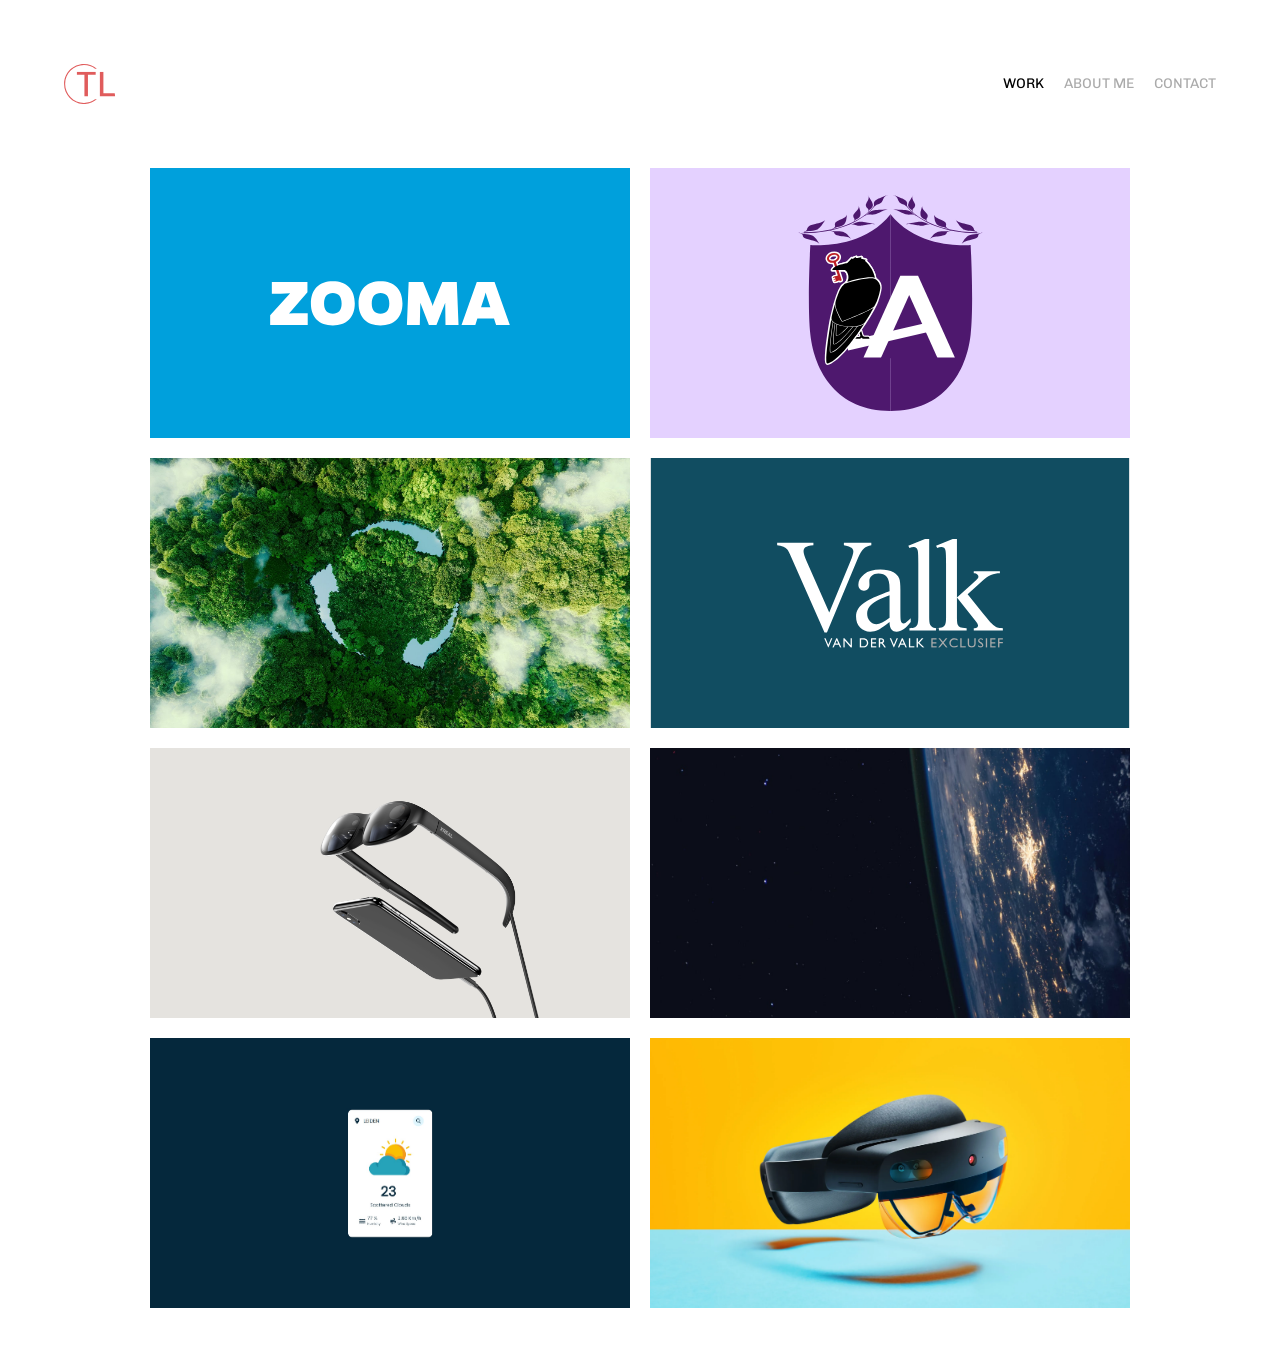
==== commit ba2f7481: "index up to date" ====
--- a/index.html
+++ b/index.html
@@ -52,35 +52,6 @@
       <section class="work">
         <section class="work__card" data-company="ZOOMA">
           <a href="./pages/work/zooma/zooma.html">
-            <svg
-              width="441"
-              height="82"
-              viewBox="0 0 441 82"
-              fill="none"
-              xmlns="http://www.w3.org/2000/svg"
-              class="sc-6c5e8a94-3 fPbNkg"
-            >
-              <path
-                d="M0.301514 80.0006H69.2935V58.7526H52.0135C46.8935 58.7526 40.8775 59.1366 34.9895 59.3926L68.7815 20.4806V1.92062H3.37351V23.1686H19.3735C24.8775 23.1686 31.1495 22.9126 37.0375 22.5286L0.301514 62.5926V80.0006Z"
-                fill="white"
-              ></path>
-              <path
-                d="M115.47 0.640625C90.3815 0.640625 75.1495 15.2326 75.1495 41.2166C75.1495 66.8166 90.3815 81.1526 115.47 81.1526C140.558 81.1526 155.79 66.8166 155.79 41.2166C155.79 15.2326 140.558 0.640625 115.47 0.640625ZM115.47 59.7766C105.486 59.7766 99.3415 53.6326 99.3415 41.2166C99.3415 28.2886 105.486 22.0166 115.47 22.0166C125.582 22.0166 131.598 28.2886 131.598 41.2166C131.598 53.6326 125.582 59.7766 115.47 59.7766Z"
-                fill="white"
-              ></path>
-              <path
-                d="M203.095 0.640625C178.007 0.640625 162.775 15.2326 162.775 41.2166C162.775 66.8166 178.007 81.1526 203.095 81.1526C228.183 81.1526 243.415 66.8166 243.415 41.2166C243.415 15.2326 228.183 0.640625 203.095 0.640625ZM203.095 59.7766C193.111 59.7766 186.967 53.6326 186.967 41.2166C186.967 28.2886 193.111 22.0166 203.095 22.0166C213.207 22.0166 219.223 28.2886 219.223 41.2166C219.223 53.6326 213.207 59.7766 203.095 59.7766Z"
-                fill="white"
-              ></path>
-              <path
-                d="M322.494 80.0006H346.43L343.23 1.92062H316.606L300.862 39.5526C299.966 41.8566 299.326 44.2886 298.942 45.6966C298.558 44.2886 297.918 41.8566 296.894 39.5526L281.278 1.92062H254.782L251.582 80.0006H275.262L276.158 42.7526V39.5526L292.03 80.0006H305.854L321.982 39.5526V43.3926L322.494 80.0006Z"
-                fill="white"
-              ></path>
-              <path
-                d="M381.015 68.3526H411.607L415.447 80.0006H440.663L412.631 1.92062H379.991L351.959 80.0006H377.303L381.015 68.3526ZM404.823 48.0006H387.799L393.943 29.3126C394.967 26.1126 395.735 23.4246 396.247 21.1206C396.887 23.4246 397.527 26.1126 398.679 29.3126L404.823 48.0006Z"
-                fill="white"
-              ></path>
-            </svg>
             <img src="assets/img/TestPicture.jpg" alt="" />
             <div class="work__card__overflow">ZOOMA</div>
           </a>
--- a/pages/work/work.css
+++ b/pages/work/work.css
@@ -22,8 +22,8 @@
   overflow: hidden;
 }
 .work__card[data-company="ZOOMA"] {
-  background: url("../../assets/img/aivd/AIVDLogo.svg") center no-repeat;
-  /* background-size: auto 80%; */
+  background: url("../../assets/img/zooma/ZoomaLogo.svg") center no-repeat;
+  background-size: 50% auto;
   background-color: var(--clr-zooma-primary);
 }
 .work__card[data-company="AIVD"] {
